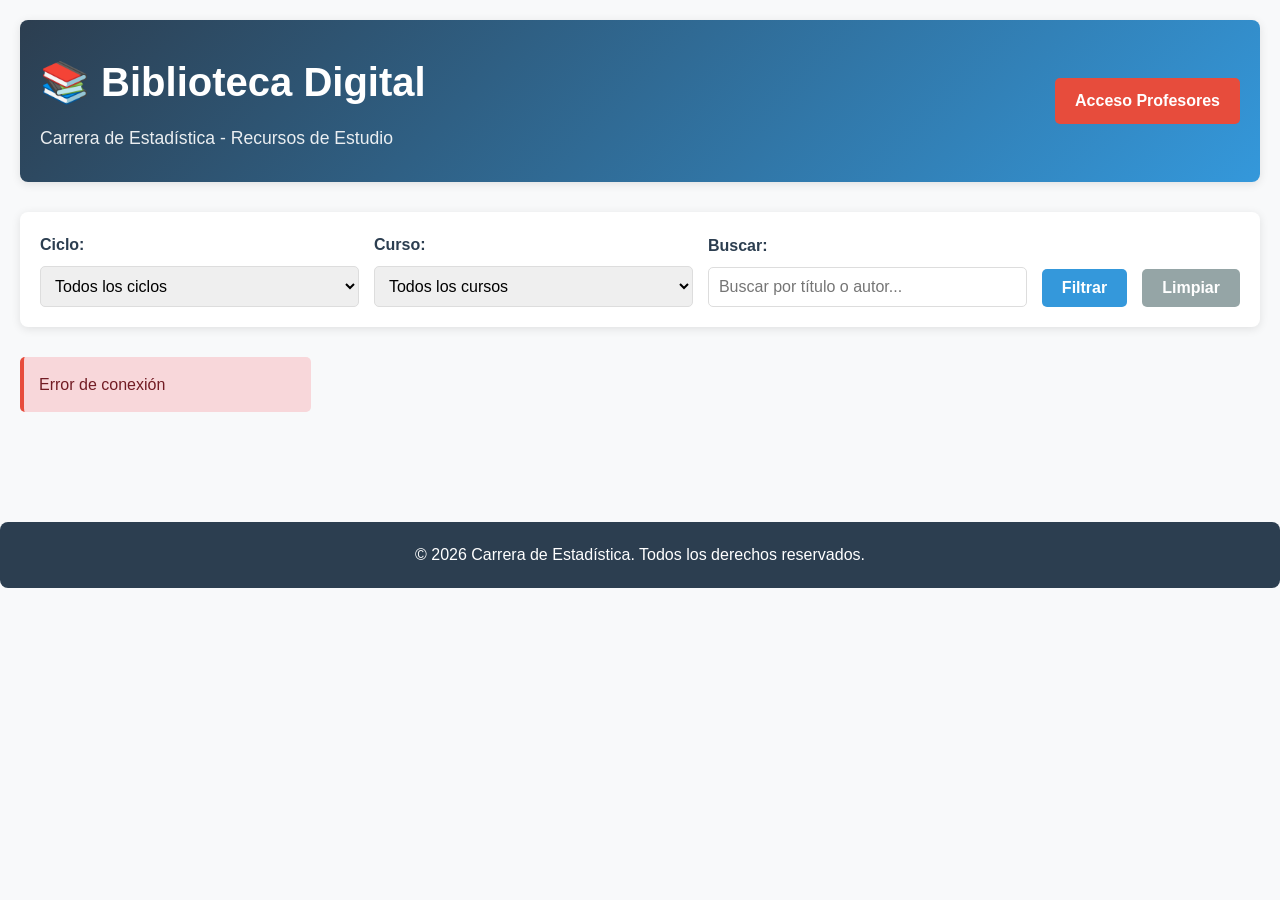
==== index.html @ 8db03c79 "commit-domingo22-jorge_enciso" ====
<!DOCTYPE html>
<html lang="es">
<head>
    <meta charset="UTF-8">
    <meta name="viewport" content="width=device-width, initial-scale=1.0">
    <title>Biblioteca Digital - Carrera de Estadística</title>
    <link rel="stylesheet" href="style.css">
</head>
<body>
    <div class="container">
        <!-- Encabezado -->
        <header class="header">
            <div class="header-content">
                <h1>📚 Biblioteca Digital</h1>
                <p>Carrera de Estadística - Recursos de Estudio</p>
            </div>
            <div class="header-actions">
                <a href="admin.html" class="btn btn-admin">Acceso Profesores</a>
            </div>
        </header>

        <!-- Filtros -->
        <section class="filters-section">
            <div class="filters">
                <div class="filter-group">
                    <label for="ciclo-filter">Ciclo:</label>
                    <select id="ciclo-filter">
                        <option value="">Todos los ciclos</option>
                        <option value="1">I Ciclo</option>
                        <option value="2">II Ciclo</option>
                        <option value="3">III Ciclo</option>
                        <option value="4">IV Ciclo</option>
                        <option value="5">V Ciclo</option>
                        <option value="6">VI Ciclo</option>
                        <option value="7">VII Ciclo</option>
                        <option value="8">VIII Ciclo</option>
                    </select>
                </div>

                <div class="filter-group">
                    <label for="curso-filter">Curso:</label>
                    <select id="curso-filter">
                        <option value="">Todos los cursos</option>
                    </select>
                </div>

                <div class="filter-group">
                    <label for="busqueda">Buscar:</label>
                    <input type="text" id="busqueda" placeholder="Buscar por título o autor...">
                </div>

                <button class="btn btn-primary" onclick="aplicarFiltros()">Filtrar</button>
                <button class="btn btn-secondary" onclick="limpiarFiltros()">Limpiar</button>
            </div>
        </section>

        <!-- Sección de libros -->
        <section class="books-section">
            <div class="books-grid" id="books-grid">
                <div class="loading">Cargando libros...</div>
            </div>
        </section>

        <!-- Modal para detalles del libro -->
        <div id="book-modal" class="modal">
            <div class="modal-content">
                <span class="close" onclick="cerrarModal()">&times;</span>
                <div class="modal-body">
                    <h2 id="modal-title"></h2>
                    <div class="modal-info">
                        <p><strong>Autor:</strong> <span id="modal-author"></span></p>
                        <p><strong>Curso:</strong> <span id="modal-course"></span></p>
                        <p><strong>Ciclo:</strong> <span id="modal-ciclo"></span></p>
                        <p><strong>Descripción:</strong></p>
                        <p id="modal-description"></p>
                        <p><strong>ISBN:</strong> <span id="modal-isbn"></span></p>
                        <p><strong>Año:</strong> <span id="modal-year"></span></p>
                    </div>
                    <div class="modal-actions">
                        <a id="modal-download" href="#" class="btn btn-primary">Descargar PDF</a>
                        <button class="btn btn-secondary" onclick="cerrarModal()">Cerrar</button>
                    </div>
                </div>
            </div>
        </div>
    </div>

    <footer class="footer">
        <p>&copy; 2026 Carrera de Estadística. Todos los derechos reservados.</p>
    </footer>

    <script src="script.js"></script>
    <script>
        document.addEventListener('DOMContentLoaded', cargarLibros);
        document.getElementById('ciclo-filter').addEventListener('change', cargarCursosPorCiclo);
    </script>
</body>
</html>
---- style.css ----
* {
    margin: 0;
    padding: 0;
    box-sizing: border-box;
}

:root {
    --primary-color: #2c3e50;
    --secondary-color: #3498db;
    --accent-color: #e74c3c;
    --success-color: #27ae60;
    --bg-color: #f8f9fa;
    --text-color: #2c3e50;
    --border-color: #ddd;
    --shadow: 0 2px 10px rgba(0, 0, 0, 0.1);
}

body {
    font-family: 'Segoe UI', Tahoma, Geneva, Verdana, sans-serif;
    background-color: var(--bg-color);
    color: var(--text-color);
    line-height: 1.6;
}

.container {
    max-width: 1400px;
    margin: 0 auto;
    padding: 20px;
}

/* Header */
.header {
    background: linear-gradient(135deg, var(--primary-color) 0%, var(--secondary-color) 100%);
    color: white;
    padding: 30px 20px;
    border-radius: 8px;
    margin-bottom: 30px;
    display: flex;
    justify-content: space-between;
    align-items: center;
    box-shadow: var(--shadow);
}

.header-content h1 {
    font-size: 2.5em;
    margin-bottom: 10px;
}

.header-content p {
    font-size: 1.1em;
    opacity: 0.9;
}

.header-actions {
    display: flex;
    gap: 10px;
}

/* Buttons */
.btn {
    padding: 10px 20px;
    border: none;
    border-radius: 5px;
    cursor: pointer;
    font-size: 1em;
    font-weight: 600;
    transition: all 0.3s ease;
    text-decoration: none;
    display: inline-block;
    text-align: center;
}

.btn-primary {
    background-color: var(--secondary-color);
    color: white;
}

.btn-primary:hover {
    background-color: #2980b9;
    transform: translateY(-2px);
}

.btn-secondary {
    background-color: #95a5a6;
    color: white;
}

.btn-secondary:hover {
    background-color: #7f8c8d;
}

.btn-admin {
    background-color: var(--accent-color);
    color: white;
}

.btn-admin:hover {
    background-color: #c0392b;
}

.btn-success {
    background-color: var(--success-color);
    color: white;
}

.btn-success:hover {
    background-color: #229954;
}

.btn-danger {
    background-color: var(--accent-color);
    color: white;
}

.btn-danger:hover {
    background-color: #c0392b;
}

/* Filters Section */
.filters-section {
    background: white;
    padding: 20px;
    border-radius: 8px;
    margin-bottom: 30px;
    box-shadow: var(--shadow);
}

.filters {
    display: grid;
    grid-template-columns: 1fr 1fr 1fr auto auto;
    gap: 15px;
    align-items: flex-end;
}

.filter-group {
    display: flex;
    flex-direction: column;
}

.filter-group label {
    font-weight: 600;
    margin-bottom: 8px;
    color: var(--primary-color);
}

.filter-group select,
.filter-group input {
    padding: 10px;
    border: 1px solid var(--border-color);
    border-radius: 5px;
    font-size: 1em;
    font-family: inherit;
}

.filter-group select:focus,
.filter-group input:focus {
    outline: none;
    border-color: var(--secondary-color);
    box-shadow: 0 0 5px rgba(52, 152, 219, 0.3);
}

/* Books Section */
.books-section {
    margin-bottom: 30px;
}

.books-grid {
    display: grid;
    grid-template-columns: repeat(auto-fill, minmax(280px, 1fr));
    gap: 25px;
}

.book-card {
    background: white;
    border-radius: 8px;
    overflow: hidden;
    box-shadow: var(--shadow);
    transition: all 0.3s ease;
    cursor: pointer;
}

.book-card:hover {
    transform: translateY(-5px);
    box-shadow: 0 5px 20px rgba(0, 0, 0, 0.15);
}

.book-image {
    width: 100%;
    height: 200px;
    background: linear-gradient(135deg, var(--primary-color) 0%, var(--secondary-color) 100%);
    display: flex;
    align-items: center;
    justify-content: center;
    font-size: 3em;
    color: white;
}

.book-content {
    padding: 15px;
}

.book-content h3 {
    margin-bottom: 8px;
    font-size: 1.1em;
    color: var(--primary-color);
    word-break: break-word;
}

.book-content p {
    font-size: 0.9em;
    color: #666;
    margin-bottom: 5px;
}

.book-footer {
    display: flex;
    justify-content: space-between;
    align-items: center;
    margin-top: 10px;
    padding-top: 10px;
    border-top: 1px solid var(--border-color);
}

.book-ciclo {
    background-color: var(--secondary-color);
    color: white;
    padding: 5px 10px;
    border-radius: 3px;
    font-size: 0.85em;
}

.book-btn {
    padding: 8px 12px;
    font-size: 0.85em;
}

.loading {
    text-align: center;
    padding: 40px;
    font-size: 1.2em;
    color: #666;
}

.no-books {
    text-align: center;
    padding: 40px;
    color: #999;
}

/* Modal */
.modal {
    display: none;
    position: fixed;
    z-index: 1000;
    left: 0;
    top: 0;
    width: 100%;
    height: 100%;
    background-color: rgba(0, 0, 0, 0.5);
    animation: fadeIn 0.3s ease;
}

@keyframes fadeIn {
    from {
        opacity: 0;
    }
    to {
        opacity: 1;
    }
}

.modal-content {
    background-color: white;
    margin: 5% auto;
    padding: 20px;
    border-radius: 8px;
    width: 90%;
    max-width: 600px;
    box-shadow: var(--shadow);
    animation: slideIn 0.3s ease;
}

@keyframes slideIn {
    from {
        transform: translateY(-50px);
        opacity: 0;
    }
    to {
        transform: translateY(0);
        opacity: 1;
    }
}

.modal-body {
    max-height: 80vh;
    overflow-y: auto;
}

.modal-body h2 {
    margin-bottom: 20px;
    color: var(--primary-color);
}

.modal-info {
    margin-bottom: 20px;
    line-height: 1.8;
}

.modal-info p {
    margin-bottom: 10px;
}

.modal-actions {
    display: flex;
    gap: 10px;
    margin-top: 20px;
    border-top: 1px solid var(--border-color);
    padding-top: 20px;
}

.close {
    color: #aaa;
    float: right;
    font-size: 28px;
    font-weight: bold;
    cursor: pointer;
}

.close:hover {
    color: var(--primary-color);
}

/* Admin Panel */
.admin-container {
    max-width: 1200px;
    margin: 0 auto;
    padding: 20px;
}

.admin-header {
    background: linear-gradient(135deg, var(--primary-color) 0%, var(--secondary-color) 100%);
    color: white;
    padding: 30px;
    border-radius: 8px;
    margin-bottom: 30px;
    display: flex;
    justify-content: space-between;
    align-items: center;
}

.admin-header h1 {
    font-size: 2em;
}

.admin-content {
    background: white;
    padding: 30px;
    border-radius: 8px;
    box-shadow: var(--shadow);
}

.form-group {
    margin-bottom: 20px;
}

.form-group label {
    display: block;
    margin-bottom: 8px;
    font-weight: 600;
    color: var(--primary-color);
}

.form-group input,
.form-group select,
.form-group textarea {
    width: 100%;
    padding: 10px;
    border: 1px solid var(--border-color);
    border-radius: 5px;
    font-family: inherit;
    font-size: 1em;
}

.form-group textarea {
    resize: vertical;
    min-height: 100px;
}

.form-group input:focus,
.form-group select:focus,
.form-group textarea:focus {
    outline: none;
    border-color: var(--secondary-color);
    box-shadow: 0 0 5px rgba(52, 152, 219, 0.3);
}

.form-row {
    display: grid;
    grid-template-columns: 1fr 1fr;
    gap: 20px;
}

.form-actions {
    display: flex;
    gap: 10px;
    margin-top: 20px;
}

.form-actions .btn {
    flex: 1;
    padding: 12px;
}

/* Books Management Table */
.books-table {
    width: 100%;
    border-collapse: collapse;
    margin-top: 30px;
}

.books-table thead {
    background-color: var(--primary-color);
    color: white;
}

.books-table th,
.books-table td {
    padding: 12px;
    text-align: left;
    border-bottom: 1px solid var(--border-color);
}

.books-table tr:hover {
    background-color: var(--bg-color);
}

.books-table .actions {
    display: flex;
    gap: 10px;
}

.books-table .btn {
    padding: 6px 12px;
    font-size: 0.9em;
}

/* Alerts */
.alert {
    padding: 15px;
    margin-bottom: 20px;
    border-radius: 5px;
    border-left: 4px solid;
}

.alert-success {
    background-color: #d4edda;
    color: #155724;
    border-color: var(--success-color);
}

.alert-error {
    background-color: #f8d7da;
    color: #721c24;
    border-color: var(--accent-color);
}

.alert-warning {
    background-color: #fff3cd;
    color: #856404;
    border-color: #ffc107;
}

/* Responsive */
@media (max-width: 768px) {
    .header {
        flex-direction: column;
        gap: 20px;
        text-align: center;
    }

    .header-content h1 {
        font-size: 1.8em;
    }

    .filters {
        grid-template-columns: 1fr;
    }

    .books-grid {
        grid-template-columns: repeat(auto-fill, minmax(250px, 1fr));
    }

    .form-row {
        grid-template-columns: 1fr;
    }

    .modal-content {
        width: 95%;
    }
}

/* Footer */
.footer {
    background-color: var(--primary-color);
    color: white;
    text-align: center;
    padding: 20px;
    margin-top: 40px;
    border-radius: 8px;
}
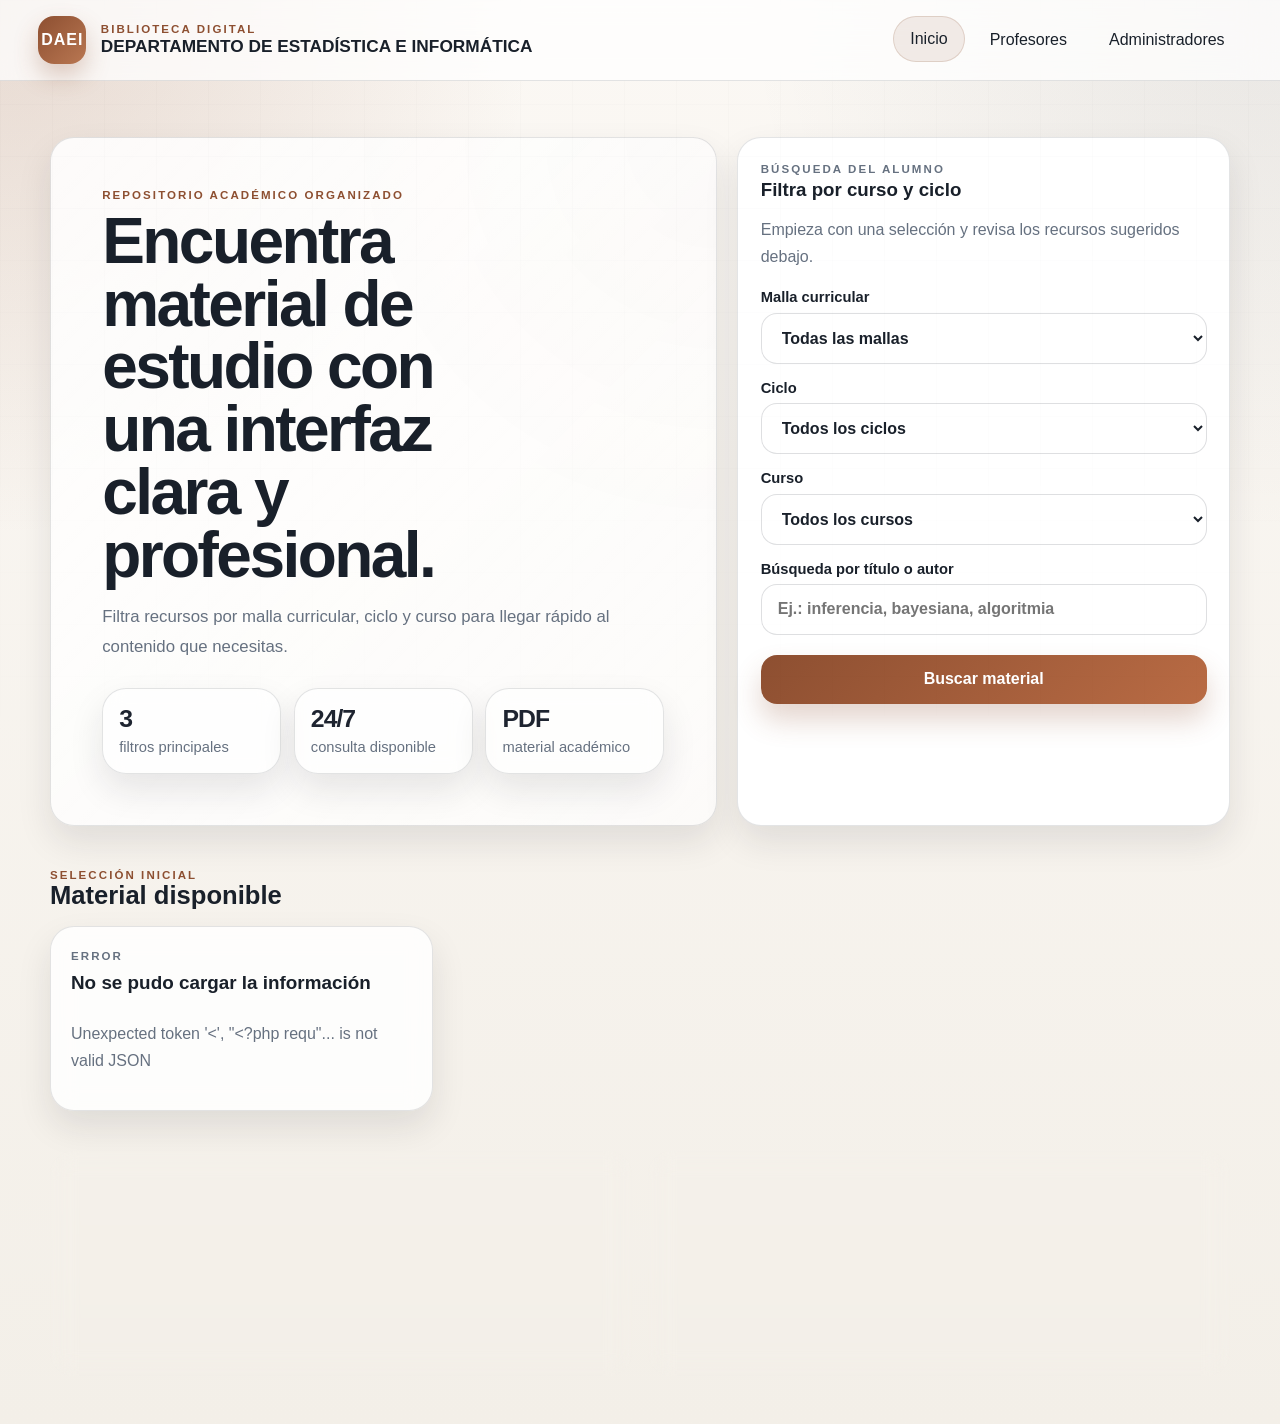
==== commit db64aba4: "Implement role panels and curriculum management" ====
--- a/index.html
+++ b/index.html
@@ -3,96 +3,120 @@
 <head>
     <meta charset="UTF-8">
     <meta name="viewport" content="width=device-width, initial-scale=1.0">
-    <title>Biblioteca Digital - Carrera de Estadística</title>
+    <title>Biblioteca Digital | Facultad</title>
+    <meta name="description" content="Sitio académico para filtrar recursos por malla curricular, ciclo y curso.">
     <link rel="stylesheet" href="style.css">
+    <script defer src="script.js"></script>
 </head>
 <body>
-    <div class="container">
-        <!-- Encabezado -->
-        <header class="header">
-            <div class="header-content">
-                <h1>📚 Biblioteca Digital</h1>
-                <p>Carrera de Estadística - Recursos de Estudio</p>
+    <header class="topbar">
+        <div class="brand">
+            <span class="brand__mark">DAEI</span>
+            <div>
+                <p class="brand__eyebrow">Biblioteca digital</p>
+                <h1 class="brand__title">DEPARTAMENTO DE ESTADÍSTICA E INFORMÁTICA</h1>
             </div>
-            <div class="header-actions">
-                <a href="admin.html" class="btn btn-admin">Acceso Profesores</a>
+        </div>
+
+        <nav class="nav" aria-label="Navegación principal">
+            <a href="#inicio" class="nav__link nav__link--active">Inicio</a>
+            <a href="#profesores" class="nav__link">Profesores</a>
+            <a href="#administradores" class="nav__link">Administradores</a>
+        </nav>
+    </header>
+
+    <main>
+        <section class="hero" id="inicio">
+            <div class="hero__content">
+                <p class="hero__label">Repositorio académico organizado</p>
+                <h2>Encuentra material de estudio con una interfaz clara y profesional.</h2>
+                <p class="hero__text">
+                    Filtra recursos por malla curricular, ciclo y curso para llegar rápido al contenido que necesitas.
+                </p>
+
+                <div class="hero__stats" aria-label="Resumen del sitio">
+                    <article class="stat-card">
+                        <span class="stat-card__value">3</span>
+                        <span class="stat-card__label">filtros principales</span>
+                    </article>
+                    <article class="stat-card">
+                        <span class="stat-card__value">24/7</span>
+                        <span class="stat-card__label">consulta disponible</span>
+                    </article>
+                    <article class="stat-card">
+                        <span class="stat-card__value">PDF</span>
+                        <span class="stat-card__label">material académico</span>
+                    </article>
+                </div>
             </div>
-        </header>
 
-        <!-- Filtros -->
-        <section class="filters-section">
-            <div class="filters">
-                <div class="filter-group">
-                    <label for="ciclo-filter">Ciclo:</label>
-                    <select id="ciclo-filter">
-                        <option value="">Todos los ciclos</option>
-                        <option value="1">I Ciclo</option>
-                        <option value="2">II Ciclo</option>
-                        <option value="3">III Ciclo</option>
-                        <option value="4">IV Ciclo</option>
-                        <option value="5">V Ciclo</option>
-                        <option value="6">VI Ciclo</option>
-                        <option value="7">VII Ciclo</option>
-                        <option value="8">VIII Ciclo</option>
-                    </select>
+            <aside class="filter-panel" aria-labelledby="filtros-title">
+                <div class="filter-panel__header">
+                    <p class="section-kicker">Búsqueda del alumno</p>
+                    <h3 id="filtros-title">Filtra por curso y ciclo</h3>
+                    <p>Empieza con una selección y revisa los recursos sugeridos debajo.</p>
                 </div>
 
-                <div class="filter-group">
-                    <label for="curso-filter">Curso:</label>
-                    <select id="curso-filter">
-                        <option value="">Todos los cursos</option>
-                    </select>
-                </div>
+                <form class="filters" id="filters-form">
+                    <label class="field" for="malla">
+                        <span>Malla curricular</span>
+                        <select id="malla" name="malla">
+                            <option value="">Todas las mallas</option>
+                        </select>
+                    </label>
 
-                <div class="filter-group">
-                    <label for="busqueda">Buscar:</label>
-                    <input type="text" id="busqueda" placeholder="Buscar por título o autor...">
-                </div>
+                    <label class="field" for="ciclo">
+                        <span>Ciclo</span>
+                        <select id="ciclo" name="ciclo">
+                            <option value="">Todos los ciclos</option>
+                        </select>
+                    </label>
 
-                <button class="btn btn-primary" onclick="aplicarFiltros()">Filtrar</button>
-                <button class="btn btn-secondary" onclick="limpiarFiltros()">Limpiar</button>
+                    <label class="field" for="curso">
+                        <span>Curso</span>
+                        <select id="curso" name="curso">
+                            <option value="">Todos los cursos</option>
+                        </select>
+                    </label>
+
+                    <label class="field" for="search">
+                        <span>Búsqueda por título o autor</span>
+                        <input id="search" name="search" type="text" placeholder="Ej.: inferencia, bayesiana, algoritmia">
+                    </label>
+
+                    <button type="submit" class="filter-panel__button">Buscar material</button>
+                </form>
+            </aside>
+        </section>
+
+        <section class="results" aria-labelledby="resultados-title">
+            <div class="section-heading">
+                <p class="section-kicker">Selección inicial</p>
+                <h3 id="resultados-title">Material disponible</h3>
+            </div>
+
+            <div class="cards" id="results-list">
+                <article class="card card--empty">
+                    <p>Cargando libros...</p>
+                </article>
             </div>
         </section>
 
-        <!-- Sección de libros -->
-        <section class="books-section">
-            <div class="books-grid" id="books-grid">
-                <div class="loading">Cargando libros...</div>
-            </div>
+        <section class="roles" aria-label="Accesos por perfil">
+            <article class="role-card" id="profesores">
+                <p class="role-card__tag">Profesores</p>
+                <h3>Publica y organiza material por curso.</h3>
+                <p>Más adelante conectaremos esta zona con la carga de archivos y el panel docente.</p>
+                <a href="admin.html" class="role-card__link">Ir al acceso docente</a>
+            </article>
+
+            <article class="role-card" id="administradores">
+                <p class="role-card__tag">Administradores</p>
+                <h3>Gestiona contenido, ciclos y cursos disponibles.</h3>
+                <p>Esta sección quedará lista para validación, administración y control del sistema.</p>
+                <a href="admin.html" class="role-card__link">Ir al panel administrativo</a>
+            </article>
         </section>
-
-        <!-- Modal para detalles del libro -->
-        <div id="book-modal" class="modal">
-            <div class="modal-content">
-                <span class="close" onclick="cerrarModal()">&times;</span>
-                <div class="modal-body">
-                    <h2 id="modal-title"></h2>
-                    <div class="modal-info">
-                        <p><strong>Autor:</strong> <span id="modal-author"></span></p>
-                        <p><strong>Curso:</strong> <span id="modal-course"></span></p>
-                        <p><strong>Ciclo:</strong> <span id="modal-ciclo"></span></p>
-                        <p><strong>Descripción:</strong></p>
-                        <p id="modal-description"></p>
-                        <p><strong>ISBN:</strong> <span id="modal-isbn"></span></p>
-                        <p><strong>Año:</strong> <span id="modal-year"></span></p>
-                    </div>
-                    <div class="modal-actions">
-                        <a id="modal-download" href="#" class="btn btn-primary">Descargar PDF</a>
-                        <button class="btn btn-secondary" onclick="cerrarModal()">Cerrar</button>
-                    </div>
-                </div>
-            </div>
-        </div>
-    </div>
-
-    <footer class="footer">
-        <p>&copy; 2026 Carrera de Estadística. Todos los derechos reservados.</p>
-    </footer>
-
-    <script src="script.js"></script>
-    <script>
-        document.addEventListener('DOMContentLoaded', cargarLibros);
-        document.getElementById('ciclo-filter').addEventListener('change', cargarCursosPorCiclo);
-    </script>
+    </main>
 </body>
-</html>+</html>
--- a/style.css
+++ b/style.css
@@ -1,510 +1,813 @@
+:root {
+  --bg: #f3efe8;
+  --surface: rgba(255, 255, 255, 0.82);
+  --surface-strong: #ffffff;
+  --surface-dark: #1e2430;
+  --text: #19202a;
+  --muted: #667180;
+  --accent: #8d4f31;
+  --accent-soft: #f5dfd1;
+  --line: rgba(25, 32, 42, 0.12);
+  --shadow-lg: 0 28px 70px rgba(25, 32, 42, 0.14);
+  --shadow-md: 0 16px 34px rgba(25, 32, 42, 0.10);
+}
+
 * {
-    margin: 0;
-    padding: 0;
-    box-sizing: border-box;
-}
-
-:root {
-    --primary-color: #2c3e50;
-    --secondary-color: #3498db;
-    --accent-color: #e74c3c;
-    --success-color: #27ae60;
-    --bg-color: #f8f9fa;
-    --text-color: #2c3e50;
-    --border-color: #ddd;
-    --shadow: 0 2px 10px rgba(0, 0, 0, 0.1);
+  box-sizing: border-box;
+}
+
+html {
+  scroll-behavior: smooth;
 }
 
 body {
-    font-family: 'Segoe UI', Tahoma, Geneva, Verdana, sans-serif;
-    background-color: var(--bg-color);
-    color: var(--text-color);
-    line-height: 1.6;
-}
-
-.container {
-    max-width: 1400px;
-    margin: 0 auto;
-    padding: 20px;
-}
-
-/* Header */
-.header {
-    background: linear-gradient(135deg, var(--primary-color) 0%, var(--secondary-color) 100%);
-    color: white;
-    padding: 30px 20px;
-    border-radius: 8px;
-    margin-bottom: 30px;
-    display: flex;
+  margin: 0;
+  min-height: 100vh;
+  color: var(--text);
+  background:
+    radial-gradient(circle at top left, rgba(141, 79, 49, 0.18), transparent 28%),
+    radial-gradient(circle at top right, rgba(25, 32, 42, 0.08), transparent 28%),
+    linear-gradient(180deg, #fbf8f4 0%, var(--bg) 100%);
+  font-family: "Segoe UI", "Aptos", sans-serif;
+}
+
+body::before {
+  content: "";
+  position: fixed;
+  inset: 0;
+  pointer-events: none;
+  background-image: linear-gradient(rgba(25, 32, 42, 0.03) 1px, transparent 1px),
+    linear-gradient(90deg, rgba(25, 32, 42, 0.03) 1px, transparent 1px);
+  background-size: 52px 52px;
+  mask-image: linear-gradient(180deg, rgba(0, 0, 0, 0.45), transparent 92%);
+}
+
+.topbar {
+  position: sticky;
+  top: 0;
+  z-index: 20;
+  display: flex;
+  align-items: center;
+  justify-content: space-between;
+  gap: 1rem;
+  padding: 1rem clamp(1rem, 3vw, 2.5rem);
+  background: rgba(255, 255, 255, 0.74);
+  border-bottom: 1px solid var(--line);
+  backdrop-filter: blur(18px);
+}
+
+.brand {
+  display: flex;
+  align-items: center;
+  gap: 0.9rem;
+}
+
+.brand__mark {
+  width: 3rem;
+  height: 3rem;
+  display: grid;
+  place-items: center;
+  border-radius: 1rem;
+  color: #fff;
+  background: linear-gradient(135deg, var(--accent), #b97752);
+  font-weight: 800;
+  letter-spacing: 0.06em;
+  box-shadow: 0 12px 24px rgba(141, 79, 49, 0.28);
+}
+
+.brand__eyebrow,
+.section-kicker,
+.hero__label,
+.card__meta,
+.role-card__tag {
+  margin: 0;
+  color: var(--accent);
+  text-transform: uppercase;
+  letter-spacing: 0.18em;
+  font-size: 0.72rem;
+  font-weight: 800;
+}
+
+.brand__title {
+  margin: 0.08rem 0 0;
+  font-size: 1.08rem;
+}
+
+.nav {
+  display: flex;
+  flex-wrap: wrap;
+  gap: 0.5rem;
+}
+
+.nav__link {
+  padding: 0.82rem 1rem;
+  border-radius: 999px;
+  color: var(--text);
+  text-decoration: none;
+  border: 1px solid transparent;
+  transition: transform 0.2s ease, background 0.2s ease, border-color 0.2s ease;
+}
+
+.nav__link:hover,
+.nav__link--active {
+  background: rgba(141, 79, 49, 0.1);
+  border-color: rgba(141, 79, 49, 0.18);
+  transform: translateY(-1px);
+}
+
+main {
+  width: min(1180px, calc(100% - 2rem));
+  margin: 0 auto;
+  padding: 2rem 0 3rem;
+}
+
+.hero {
+  display: grid;
+  grid-template-columns: minmax(0, 1.15fr) minmax(320px, 0.85fr);
+  gap: 1.3rem;
+  align-items: stretch;
+  padding: 1.5rem 0 1.8rem;
+}
+
+.hero__content,
+.filter-panel,
+.card,
+.role-card,
+.stat-card {
+  border: 1px solid var(--line);
+  border-radius: 1.5rem;
+  box-shadow: var(--shadow-md);
+}
+
+.hero__content {
+  padding: clamp(1.6rem, 4vw, 3.2rem);
+  background:
+    linear-gradient(135deg, rgba(255, 255, 255, 0.86), rgba(255, 255, 255, 0.68)),
+    radial-gradient(circle at top right, rgba(141, 79, 49, 0.08), transparent 42%);
+  display: flex;
+  flex-direction: column;
+  justify-content: center;
+  min-height: 100%;
+}
+
+.hero__content h2 {
+  margin: 0.55rem 0 1rem;
+  font-size: clamp(2.3rem, 5vw, 4.5rem);
+  line-height: 0.98;
+  max-width: 11ch;
+  letter-spacing: -0.04em;
+}
+
+.hero__text {
+  margin: 0;
+  max-width: 58ch;
+  color: var(--muted);
+  font-size: 1.05rem;
+  line-height: 1.75;
+}
+
+.hero__stats {
+  display: grid;
+  grid-template-columns: repeat(3, minmax(0, 1fr));
+  gap: 0.8rem;
+  margin-top: 1.7rem;
+}
+
+.stat-card {
+  padding: 1rem;
+  background: rgba(255, 255, 255, 0.62);
+  backdrop-filter: blur(10px);
+}
+
+.stat-card__value {
+  display: block;
+  color: var(--surface-dark);
+  font-size: 1.55rem;
+  font-weight: 800;
+  letter-spacing: -0.04em;
+}
+
+.stat-card__label {
+  display: block;
+  margin-top: 0.3rem;
+  color: var(--muted);
+  font-size: 0.92rem;
+  line-height: 1.3;
+}
+
+.filter-panel {
+  padding: 1.4rem;
+  background: var(--surface-strong);
+}
+
+.filter-panel__header h3,
+.section-heading h3,
+.role-card h3,
+.card h4 {
+  margin: 0;
+}
+
+.filter-panel__header p,
+.role-card p,
+.card p {
+  color: var(--muted);
+  line-height: 1.65;
+}
+
+.filters {
+  display: grid;
+  gap: 1rem;
+  margin-top: 1.2rem;
+}
+
+.field {
+  display: grid;
+  gap: 0.45rem;
+  font-weight: 700;
+}
+
+.field span {
+  font-size: 0.92rem;
+}
+
+.field select,
+.field input {
+  width: 100%;
+  padding: 0.95rem 1rem;
+  border-radius: 1rem;
+  border: 1px solid rgba(25, 32, 42, 0.14);
+  background: #fff;
+  color: var(--text);
+  font: inherit;
+  outline: none;
+  transition: border-color 0.2s ease, box-shadow 0.2s ease;
+}
+
+.field select:focus,
+.field input:focus {
+  border-color: rgba(141, 79, 49, 0.56);
+  box-shadow: 0 0 0 4px rgba(141, 79, 49, 0.1);
+}
+
+.filter-panel__button {
+  margin-top: 0.25rem;
+  border: 0;
+  border-radius: 1rem;
+  padding: 0.98rem 1.1rem;
+  color: #fff;
+  background: linear-gradient(135deg, var(--accent), #b96b44);
+  font: inherit;
+  font-weight: 800;
+  cursor: pointer;
+  transition: transform 0.2s ease, box-shadow 0.2s ease;
+  box-shadow: 0 16px 28px rgba(141, 79, 49, 0.24);
+}
+
+.filter-panel__button:hover {
+  transform: translateY(-1px);
+  box-shadow: 0 20px 34px rgba(141, 79, 49, 0.3);
+}
+
+.results {
+  padding: 0.85rem 0 2.5rem;
+}
+
+.section-heading {
+  margin-bottom: 1rem;
+}
+
+.section-heading h3 {
+  font-size: clamp(1.4rem, 2vw, 2rem);
+}
+
+.cards {
+  display: grid;
+  grid-template-columns: repeat(3, minmax(0, 1fr));
+  gap: 1rem;
+}
+
+.card,
+.role-card {
+  padding: 1.25rem;
+  background: var(--surface);
+  backdrop-filter: blur(12px);
+}
+
+.card {
+  min-height: 180px;
+}
+
+.card--empty {
+  display: flex;
+  flex-direction: column;
+  justify-content: center;
+}
+
+.card h4 {
+  margin: 0.4rem 0 0.7rem;
+  font-size: 1.18rem;
+}
+
+.roles {
+  display: grid;
+  grid-template-columns: repeat(2, minmax(0, 1fr));
+  gap: 1rem;
+}
+
+.role-card {
+  position: relative;
+  overflow: hidden;
+  background:
+    linear-gradient(180deg, rgba(255, 255, 255, 0.92), rgba(255, 255, 255, 0.78)),
+    radial-gradient(circle at top right, rgba(141, 79, 49, 0.08), transparent 46%);
+}
+
+.role-card::after {
+  content: "";
+  position: absolute;
+  inset: auto -18px -18px auto;
+  width: 120px;
+  height: 120px;
+  border-radius: 50%;
+  background: radial-gradient(circle, rgba(141, 79, 49, 0.16), transparent 68%);
+}
+
+.role-card__link {
+  position: relative;
+  z-index: 1;
+  display: inline-flex;
+  align-items: center;
+  justify-content: center;
+  margin-top: 0.6rem;
+  padding: 0.85rem 1rem;
+  border-radius: 999px;
+  color: var(--surface-dark);
+  text-decoration: none;
+  background: rgba(141, 79, 49, 0.1);
+  border: 1px solid rgba(141, 79, 49, 0.14);
+}
+
+.role-card__link:hover {
+  background: rgba(141, 79, 49, 0.14);
+}
+
+@media (max-width: 960px) {
+  .hero,
+  .cards,
+  .roles {
+    grid-template-columns: 1fr;
+  }
+
+  .hero__stats {
+    grid-template-columns: 1fr;
+  }
+
+  .topbar {
+    align-items: flex-start;
+    flex-direction: column;
+  }
+}
+
+@media (max-width: 560px) {
+  main {
+    width: min(100% - 1rem, 1180px);
+  }
+
+  .nav__link {
+    padding-inline: 0.85rem;
+  }
+
+  .hero__content h2 {
+    max-width: none;
+  }
+}
+
+.login-page {
+  background:
+    radial-gradient(circle at top left, rgba(141, 79, 49, 0.18), transparent 30%),
+    radial-gradient(circle at bottom right, rgba(25, 32, 42, 0.08), transparent 28%),
+    linear-gradient(180deg, #fbf8f4 0%, var(--bg) 100%);
+}
+
+.login-layout {
+  width: min(1180px, calc(100% - 2rem));
+  min-height: 100vh;
+  margin: 0 auto;
+  padding: 1.2rem 0 2rem;
+  display: grid;
+  grid-template-columns: minmax(0, 1.05fr) minmax(360px, 0.95fr);
+  gap: 1.25rem;
+  align-items: stretch;
+}
+
+.login-hero,
+.login-panel {
+  border: 1px solid var(--line);
+  border-radius: 1.75rem;
+  box-shadow: var(--shadow-lg);
+  backdrop-filter: blur(16px);
+}
+
+.login-hero {
+  padding: clamp(1.4rem, 3.5vw, 3rem);
+  background:
+    linear-gradient(135deg, rgba(255, 255, 255, 0.88), rgba(255, 255, 255, 0.72)),
+    radial-gradient(circle at top right, rgba(141, 79, 49, 0.1), transparent 44%);
+  display: flex;
+  flex-direction: column;
+  justify-content: center;
+}
+
+.login-back {
+  display: inline-flex;
+  align-items: center;
+  width: fit-content;
+  margin-bottom: 1rem;
+  padding: 0.75rem 1rem;
+  border-radius: 999px;
+  border: 1px solid rgba(141, 79, 49, 0.16);
+  color: var(--surface-dark);
+  text-decoration: none;
+  background: rgba(141, 79, 49, 0.08);
+}
+
+.login-back:hover {
+  background: rgba(141, 79, 49, 0.12);
+}
+
+.login-kicker,
+.login-card__tag {
+  margin: 0;
+  color: var(--accent);
+  text-transform: uppercase;
+  letter-spacing: 0.18em;
+  font-size: 0.74rem;
+  font-weight: 800;
+}
+
+.login-hero h1 {
+  margin: 0.6rem 0 1rem;
+  font-size: clamp(2.2rem, 5vw, 4.3rem);
+  line-height: 1;
+  max-width: 12ch;
+  letter-spacing: -0.04em;
+}
+
+.login-text,
+.login-card__text,
+.note-card p {
+  color: var(--muted);
+  line-height: 1.7;
+}
+
+.login-notes {
+  display: grid;
+  grid-template-columns: repeat(2, minmax(0, 1fr));
+  gap: 1rem;
+  margin-top: 1.6rem;
+}
+
+.note-card {
+  padding: 1.1rem;
+  border-radius: 1.3rem;
+  background: rgba(255, 255, 255, 0.72);
+  border: 1px solid var(--line);
+  box-shadow: var(--shadow-md);
+}
+
+.note-card h2,
+.login-card h2 {
+  margin: 0.35rem 0 0.55rem;
+  font-size: 1.3rem;
+}
+
+.login-panel {
+  padding: 1.2rem;
+  background: var(--surface-strong);
+}
+
+.login-message {
+  min-height: 1.4rem;
+  margin: 0 0 0.9rem;
+  padding: 0.8rem 1rem;
+  border-radius: 1rem;
+  border: 1px solid transparent;
+  background: rgba(141, 79, 49, 0.08);
+  color: var(--surface-dark);
+  font-size: 0.95rem;
+  line-height: 1.4;
+}
+
+.login-message[data-type='success'] {
+  background: rgba(33, 150, 83, 0.1);
+  border-color: rgba(33, 150, 83, 0.2);
+  color: #166534;
+}
+
+.login-message[data-type='error'] {
+  background: rgba(185, 28, 28, 0.1);
+  border-color: rgba(185, 28, 28, 0.2);
+  color: #991b1b;
+}
+
+.login-message[data-type='info'] {
+  background: rgba(141, 79, 49, 0.08);
+  border-color: rgba(141, 79, 49, 0.14);
+  color: var(--surface-dark);
+}
+
+.login-switch {
+  display: grid;
+  grid-template-columns: repeat(2, minmax(0, 1fr));
+  gap: 0.7rem;
+  margin-bottom: 1rem;
+}
+
+.login-switch__button {
+  border: 1px solid rgba(25, 32, 42, 0.12);
+  border-radius: 1rem;
+  padding: 0.95rem 1rem;
+  background: rgba(255, 255, 255, 0.86);
+  color: var(--text);
+  font: inherit;
+  font-weight: 800;
+  cursor: pointer;
+  transition: transform 0.2s ease, background 0.2s ease, border-color 0.2s ease;
+}
+
+.login-switch__button:hover {
+  transform: translateY(-1px);
+}
+
+.login-switch__button.is-active {
+  background: rgba(141, 79, 49, 0.12);
+  border-color: rgba(141, 79, 49, 0.2);
+  color: var(--surface-dark);
+}
+
+.login-card {
+  display: none;
+  padding: 1.35rem;
+  border: 1px solid var(--line);
+  border-radius: 1.5rem;
+  background:
+    linear-gradient(180deg, rgba(255, 255, 255, 0.92), rgba(255, 255, 255, 0.8)),
+    radial-gradient(circle at top right, rgba(141, 79, 49, 0.08), transparent 42%);
+  box-shadow: var(--shadow-md);
+}
+
+.login-card.is-active {
+  display: block;
+}
+
+.login-form {
+  display: grid;
+  gap: 1rem;
+  margin-top: 1.2rem;
+}
+
+.login-field {
+  display: grid;
+  gap: 0.45rem;
+  font-weight: 700;
+}
+
+.login-field span {
+  font-size: 0.92rem;
+}
+
+.login-field input {
+  width: 100%;
+  padding: 0.95rem 1rem;
+  border-radius: 1rem;
+  border: 1px solid rgba(25, 32, 42, 0.14);
+  background: #fff;
+  color: var(--text);
+  font: inherit;
+  outline: none;
+  transition: border-color 0.2s ease, box-shadow 0.2s ease;
+}
+
+.login-field input:focus {
+  border-color: rgba(141, 79, 49, 0.56);
+  box-shadow: 0 0 0 4px rgba(141, 79, 49, 0.1);
+}
+
+.login-button {
+  border: 0;
+  border-radius: 1rem;
+  padding: 0.98rem 1rem;
+  color: #fff;
+  background: linear-gradient(135deg, var(--accent), #b96b44);
+  font: inherit;
+  font-weight: 800;
+  cursor: pointer;
+  box-shadow: 0 16px 28px rgba(141, 79, 49, 0.24);
+  transition: transform 0.2s ease, box-shadow 0.2s ease;
+}
+
+.login-button:hover {
+  transform: translateY(-1px);
+  box-shadow: 0 20px 34px rgba(141, 79, 49, 0.3);
+}
+
+.panel-page {
+  background:
+    radial-gradient(circle at top left, rgba(141, 79, 49, 0.18), transparent 28%),
+    radial-gradient(circle at top right, rgba(25, 32, 42, 0.08), transparent 28%),
+    linear-gradient(180deg, #fbf8f4 0%, var(--bg) 100%);
+}
+
+.panel-topbar {
+  position: sticky;
+  top: 0;
+}
+
+.panel-actions {
+  display: flex;
+  align-items: center;
+  gap: 0.65rem;
+}
+
+.panel-user {
+  margin: 0;
+  font-weight: 700;
+}
+
+.panel-logout {
+  cursor: pointer;
+}
+
+.panel-main {
+  width: min(1180px, calc(100% - 2rem));
+  margin: 1.2rem auto 2.4rem;
+}
+
+.panel-grid {
+  display: grid;
+  grid-template-columns: repeat(4, minmax(0, 1fr));
+  gap: 0.8rem;
+  margin-bottom: 1rem;
+}
+
+.panel-columns,
+.panel-admin {
+  display: grid;
+  grid-template-columns: repeat(2, minmax(0, 1fr));
+  gap: 1rem;
+  margin-top: 1rem;
+}
+
+.panel-card {
+  padding: 1.3rem;
+  border: 1px solid var(--line);
+  border-radius: 1.4rem;
+  background: var(--surface);
+  box-shadow: var(--shadow-md);
+}
+
+.panel-card h2 {
+  margin: 0.25rem 0 0.45rem;
+}
+
+.panel-card p {
+  color: var(--muted);
+}
+
+.panel-form {
+  display: grid;
+  gap: 0.75rem;
+}
+
+.panel-form textarea {
+  width: 100%;
+  padding: 0.95rem 1rem;
+  border-radius: 1rem;
+  border: 1px solid rgba(25, 32, 42, 0.14);
+  background: #fff;
+  color: var(--text);
+  font: inherit;
+  outline: none;
+  transition: border-color 0.2s ease, box-shadow 0.2s ease;
+  resize: vertical;
+}
+
+.panel-form textarea:focus {
+  border-color: rgba(141, 79, 49, 0.56);
+  box-shadow: 0 0 0 4px rgba(141, 79, 49, 0.1);
+}
+
+.panel-list {
+  display: grid;
+  gap: 0.75rem;
+}
+
+.panel-item {
+  display: flex;
+  justify-content: space-between;
+  gap: 0.8rem;
+  border: 1px solid var(--line);
+  border-radius: 1rem;
+  padding: 0.95rem;
+  background: rgba(255, 255, 255, 0.86);
+}
+
+.panel-item--compact {
+  align-items: center;
+  padding: 0.8rem 0.9rem;
+}
+
+.panel-item--compact h3 {
+  font-size: 0.98rem;
+  margin: 0.25rem 0;
+}
+
+.panel-item--compact p {
+  margin: 0.1rem 0;
+  font-size: 0.92rem;
+}
+
+.panel-item--compact .panel-danger {
+  margin-top: 0;
+}
+
+.panel-list .field {
+  margin-bottom: 0.2rem;
+}
+
+.panel-item__meta {
+  margin: 0;
+  color: var(--accent);
+  text-transform: uppercase;
+  letter-spacing: 0.08em;
+  font-size: 0.78rem;
+  font-weight: 800;
+}
+
+.panel-item h3 {
+  margin: 0.35rem 0;
+}
+
+.panel-item p {
+  margin: 0.2rem 0;
+}
+
+.panel-item a {
+  display: inline-block;
+  margin-top: 0.45rem;
+}
+
+.panel-danger {
+  align-self: start;
+  border: 1px solid rgba(185, 28, 28, 0.25);
+  border-radius: 0.8rem;
+  padding: 0.55rem 0.8rem;
+  color: #991b1b;
+  background: rgba(185, 28, 28, 0.08);
+  font-weight: 700;
+  cursor: pointer;
+}
+
+.panel-empty {
+  border: 1px dashed rgba(25, 32, 42, 0.2);
+  border-radius: 1rem;
+  padding: 1rem;
+}
+
+@media (max-width: 980px) {
+  .panel-grid {
+    grid-template-columns: repeat(2, minmax(0, 1fr));
+  }
+
+  .panel-columns,
+  .panel-admin {
+    grid-template-columns: 1fr;
+  }
+}
+
+@media (max-width: 560px) {
+  .panel-grid {
+    grid-template-columns: 1fr;
+  }
+
+  .panel-actions {
+    width: 100%;
     justify-content: space-between;
-    align-items: center;
-    box-shadow: var(--shadow);
-}
-
-.header-content h1 {
-    font-size: 2.5em;
-    margin-bottom: 10px;
-}
-
-.header-content p {
-    font-size: 1.1em;
-    opacity: 0.9;
-}
-
-.header-actions {
-    display: flex;
-    gap: 10px;
-}
-
-/* Buttons */
-.btn {
-    padding: 10px 20px;
-    border: none;
-    border-radius: 5px;
-    cursor: pointer;
-    font-size: 1em;
-    font-weight: 600;
-    transition: all 0.3s ease;
-    text-decoration: none;
-    display: inline-block;
-    text-align: center;
-}
-
-.btn-primary {
-    background-color: var(--secondary-color);
-    color: white;
-}
-
-.btn-primary:hover {
-    background-color: #2980b9;
-    transform: translateY(-2px);
-}
-
-.btn-secondary {
-    background-color: #95a5a6;
-    color: white;
-}
-
-.btn-secondary:hover {
-    background-color: #7f8c8d;
-}
-
-.btn-admin {
-    background-color: var(--accent-color);
-    color: white;
-}
-
-.btn-admin:hover {
-    background-color: #c0392b;
-}
-
-.btn-success {
-    background-color: var(--success-color);
-    color: white;
-}
-
-.btn-success:hover {
-    background-color: #229954;
-}
-
-.btn-danger {
-    background-color: var(--accent-color);
-    color: white;
-}
-
-.btn-danger:hover {
-    background-color: #c0392b;
-}
-
-/* Filters Section */
-.filters-section {
-    background: white;
-    padding: 20px;
-    border-radius: 8px;
-    margin-bottom: 30px;
-    box-shadow: var(--shadow);
-}
-
-.filters {
-    display: grid;
-    grid-template-columns: 1fr 1fr 1fr auto auto;
-    gap: 15px;
-    align-items: flex-end;
-}
-
-.filter-group {
-    display: flex;
-    flex-direction: column;
-}
-
-.filter-group label {
-    font-weight: 600;
-    margin-bottom: 8px;
-    color: var(--primary-color);
-}
-
-.filter-group select,
-.filter-group input {
-    padding: 10px;
-    border: 1px solid var(--border-color);
-    border-radius: 5px;
-    font-size: 1em;
-    font-family: inherit;
-}
-
-.filter-group select:focus,
-.filter-group input:focus {
-    outline: none;
-    border-color: var(--secondary-color);
-    box-shadow: 0 0 5px rgba(52, 152, 219, 0.3);
-}
-
-/* Books Section */
-.books-section {
-    margin-bottom: 30px;
-}
-
-.books-grid {
-    display: grid;
-    grid-template-columns: repeat(auto-fill, minmax(280px, 1fr));
-    gap: 25px;
-}
-
-.book-card {
-    background: white;
-    border-radius: 8px;
-    overflow: hidden;
-    box-shadow: var(--shadow);
-    transition: all 0.3s ease;
-    cursor: pointer;
-}
-
-.book-card:hover {
-    transform: translateY(-5px);
-    box-shadow: 0 5px 20px rgba(0, 0, 0, 0.15);
-}
-
-.book-image {
-    width: 100%;
-    height: 200px;
-    background: linear-gradient(135deg, var(--primary-color) 0%, var(--secondary-color) 100%);
-    display: flex;
-    align-items: center;
-    justify-content: center;
-    font-size: 3em;
-    color: white;
-}
-
-.book-content {
-    padding: 15px;
-}
-
-.book-content h3 {
-    margin-bottom: 8px;
-    font-size: 1.1em;
-    color: var(--primary-color);
-    word-break: break-word;
-}
-
-.book-content p {
-    font-size: 0.9em;
-    color: #666;
-    margin-bottom: 5px;
-}
-
-.book-footer {
-    display: flex;
-    justify-content: space-between;
-    align-items: center;
-    margin-top: 10px;
-    padding-top: 10px;
-    border-top: 1px solid var(--border-color);
-}
-
-.book-ciclo {
-    background-color: var(--secondary-color);
-    color: white;
-    padding: 5px 10px;
-    border-radius: 3px;
-    font-size: 0.85em;
-}
-
-.book-btn {
-    padding: 8px 12px;
-    font-size: 0.85em;
-}
-
-.loading {
-    text-align: center;
-    padding: 40px;
-    font-size: 1.2em;
-    color: #666;
-}
-
-.no-books {
-    text-align: center;
-    padding: 40px;
-    color: #999;
-}
-
-/* Modal */
-.modal {
-    display: none;
-    position: fixed;
-    z-index: 1000;
-    left: 0;
-    top: 0;
-    width: 100%;
-    height: 100%;
-    background-color: rgba(0, 0, 0, 0.5);
-    animation: fadeIn 0.3s ease;
-}
-
-@keyframes fadeIn {
-    from {
-        opacity: 0;
-    }
-    to {
-        opacity: 1;
-    }
-}
-
-.modal-content {
-    background-color: white;
-    margin: 5% auto;
-    padding: 20px;
-    border-radius: 8px;
-    width: 90%;
-    max-width: 600px;
-    box-shadow: var(--shadow);
-    animation: slideIn 0.3s ease;
-}
-
-@keyframes slideIn {
-    from {
-        transform: translateY(-50px);
-        opacity: 0;
-    }
-    to {
-        transform: translateY(0);
-        opacity: 1;
-    }
-}
-
-.modal-body {
-    max-height: 80vh;
-    overflow-y: auto;
-}
-
-.modal-body h2 {
-    margin-bottom: 20px;
-    color: var(--primary-color);
-}
-
-.modal-info {
-    margin-bottom: 20px;
-    line-height: 1.8;
-}
-
-.modal-info p {
-    margin-bottom: 10px;
-}
-
-.modal-actions {
-    display: flex;
-    gap: 10px;
-    margin-top: 20px;
-    border-top: 1px solid var(--border-color);
-    padding-top: 20px;
-}
-
-.close {
-    color: #aaa;
-    float: right;
-    font-size: 28px;
-    font-weight: bold;
-    cursor: pointer;
-}
-
-.close:hover {
-    color: var(--primary-color);
-}
-
-/* Admin Panel */
-.admin-container {
-    max-width: 1200px;
-    margin: 0 auto;
-    padding: 20px;
-}
-
-.admin-header {
-    background: linear-gradient(135deg, var(--primary-color) 0%, var(--secondary-color) 100%);
-    color: white;
-    padding: 30px;
-    border-radius: 8px;
-    margin-bottom: 30px;
-    display: flex;
-    justify-content: space-between;
-    align-items: center;
-}
-
-.admin-header h1 {
-    font-size: 2em;
-}
-
-.admin-content {
-    background: white;
-    padding: 30px;
-    border-radius: 8px;
-    box-shadow: var(--shadow);
-}
-
-.form-group {
-    margin-bottom: 20px;
-}
-
-.form-group label {
-    display: block;
-    margin-bottom: 8px;
-    font-weight: 600;
-    color: var(--primary-color);
-}
-
-.form-group input,
-.form-group select,
-.form-group textarea {
-    width: 100%;
-    padding: 10px;
-    border: 1px solid var(--border-color);
-    border-radius: 5px;
-    font-family: inherit;
-    font-size: 1em;
-}
-
-.form-group textarea {
-    resize: vertical;
-    min-height: 100px;
-}
-
-.form-group input:focus,
-.form-group select:focus,
-.form-group textarea:focus {
-    outline: none;
-    border-color: var(--secondary-color);
-    box-shadow: 0 0 5px rgba(52, 152, 219, 0.3);
-}
-
-.form-row {
-    display: grid;
-    grid-template-columns: 1fr 1fr;
-    gap: 20px;
-}
-
-.form-actions {
-    display: flex;
-    gap: 10px;
-    margin-top: 20px;
-}
-
-.form-actions .btn {
-    flex: 1;
-    padding: 12px;
-}
-
-/* Books Management Table */
-.books-table {
-    width: 100%;
-    border-collapse: collapse;
-    margin-top: 30px;
-}
-
-.books-table thead {
-    background-color: var(--primary-color);
-    color: white;
-}
-
-.books-table th,
-.books-table td {
-    padding: 12px;
-    text-align: left;
-    border-bottom: 1px solid var(--border-color);
-}
-
-.books-table tr:hover {
-    background-color: var(--bg-color);
-}
-
-.books-table .actions {
-    display: flex;
-    gap: 10px;
-}
-
-.books-table .btn {
-    padding: 6px 12px;
-    font-size: 0.9em;
-}
-
-/* Alerts */
-.alert {
-    padding: 15px;
-    margin-bottom: 20px;
-    border-radius: 5px;
-    border-left: 4px solid;
-}
-
-.alert-success {
-    background-color: #d4edda;
-    color: #155724;
-    border-color: var(--success-color);
-}
-
-.alert-error {
-    background-color: #f8d7da;
-    color: #721c24;
-    border-color: var(--accent-color);
-}
-
-.alert-warning {
-    background-color: #fff3cd;
-    color: #856404;
-    border-color: #ffc107;
-}
-
-/* Responsive */
-@media (max-width: 768px) {
-    .header {
-        flex-direction: column;
-        gap: 20px;
-        text-align: center;
-    }
-
-    .header-content h1 {
-        font-size: 1.8em;
-    }
-
-    .filters {
-        grid-template-columns: 1fr;
-    }
-
-    .books-grid {
-        grid-template-columns: repeat(auto-fill, minmax(250px, 1fr));
-    }
-
-    .form-row {
-        grid-template-columns: 1fr;
-    }
-
-    .modal-content {
-        width: 95%;
-    }
-}
-
-/* Footer */
-.footer {
-    background-color: var(--primary-color);
-    color: white;
-    text-align: center;
-    padding: 20px;
-    margin-top: 40px;
-    border-radius: 8px;
-}
+  }
+}
+
+@media (max-width: 960px) {
+  .login-layout {
+    grid-template-columns: 1fr;
+  }
+
+  .login-notes {
+    grid-template-columns: 1fr;
+  }
+}
+
+@media (max-width: 560px) {
+  .login-layout {
+    width: min(100% - 1rem, 1180px);
+  }
+}
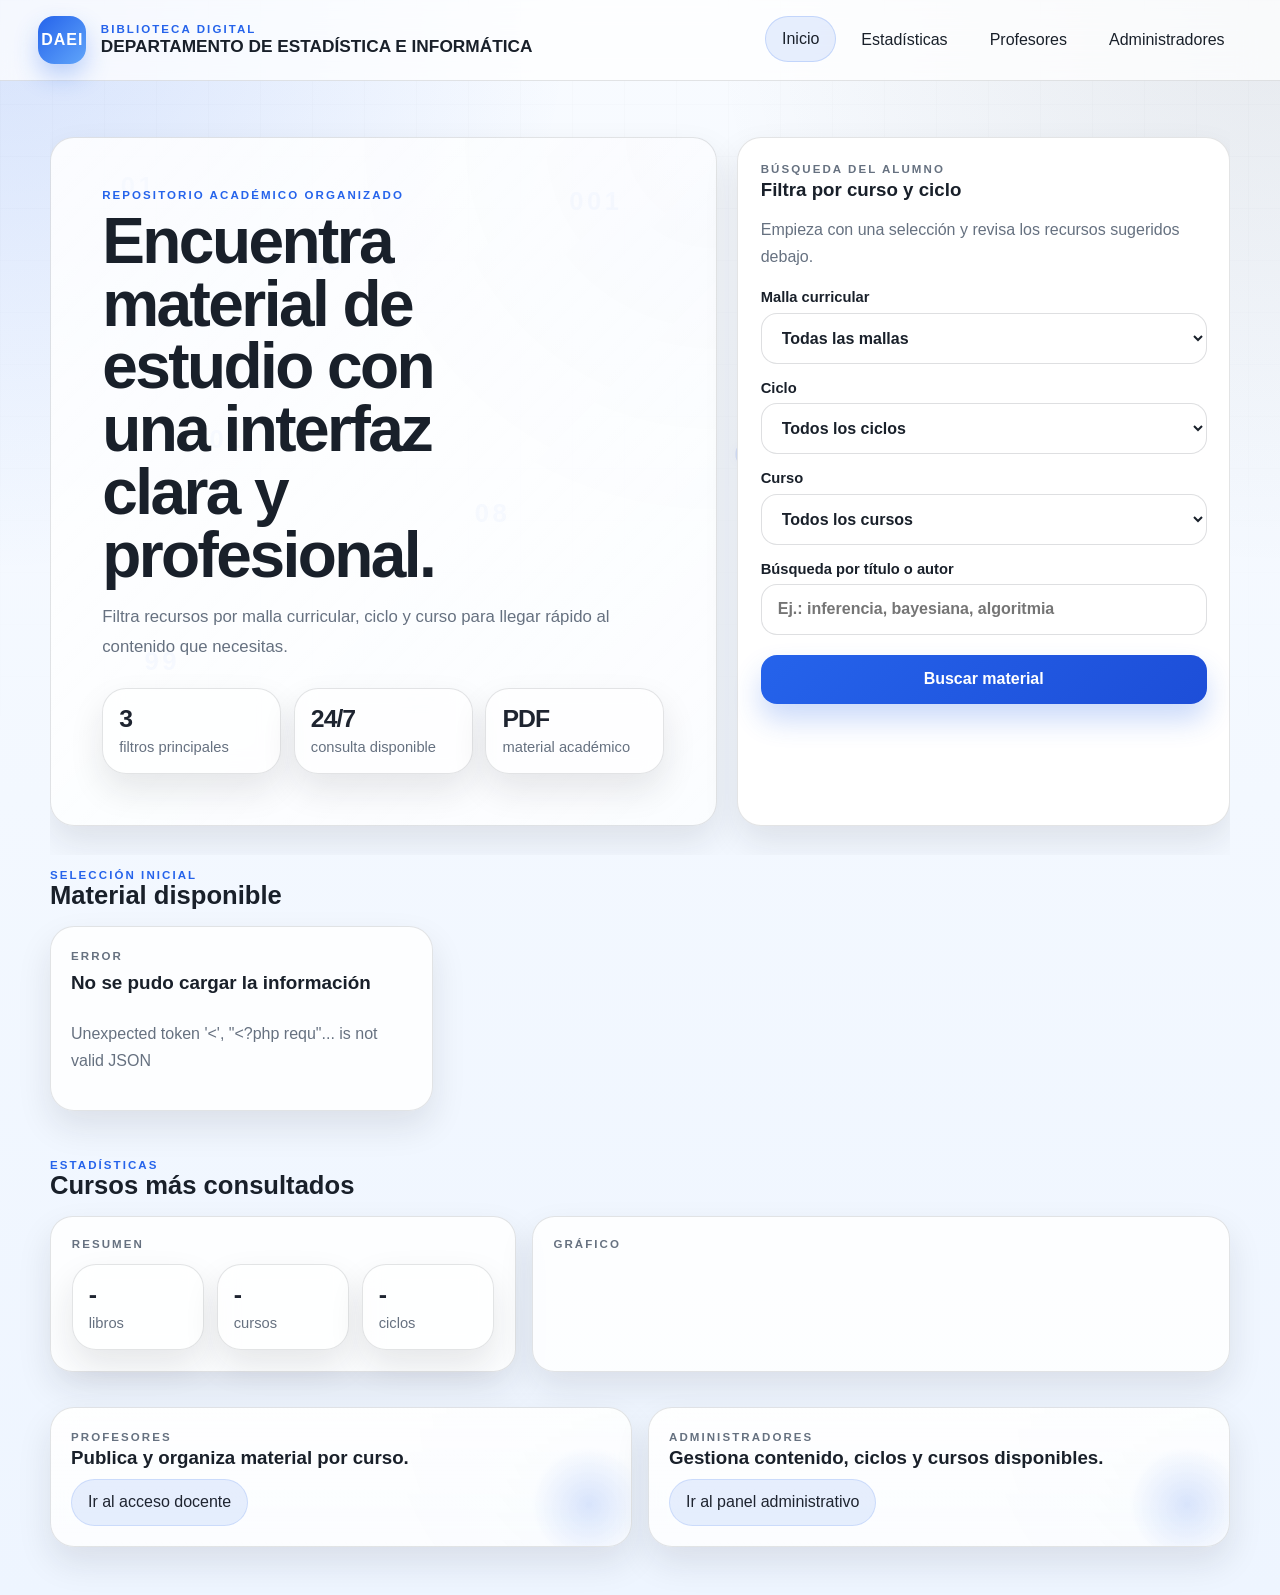
==== commit f62c79c9: "Add course tracking and animated homepage background" ====
--- a/index.html
+++ b/index.html
@@ -20,6 +20,7 @@
 
         <nav class="nav" aria-label="Navegación principal">
             <a href="#inicio" class="nav__link nav__link--active">Inicio</a>
+            <a href="#estadisticas" class="nav__link">Estadísticas</a>
             <a href="#profesores" class="nav__link">Profesores</a>
             <a href="#administradores" class="nav__link">Administradores</a>
         </nav>
@@ -27,6 +28,20 @@
 
     <main>
         <section class="hero" id="inicio">
+            <div class="hero__numbers" aria-hidden="true">
+                <span>01</span>
+                <span>10</span>
+                <span>001</span>
+                <span>24</span>
+                <span>101</span>
+                <span>08</span>
+                <span>64</span>
+                <span>12</span>
+                <span>99</span>
+                <span>07</span>
+                <span>42</span>
+                <span>18</span>
+            </div>
             <div class="hero__content">
                 <p class="hero__label">Repositorio académico organizado</p>
                 <h2>Encuentra material de estudio con una interfaz clara y profesional.</h2>
@@ -102,18 +117,48 @@
             </div>
         </section>
 
+        <section class="statistics" id="estadisticas" aria-labelledby="statistics-title">
+            <div class="section-heading">
+                <p class="section-kicker">Estadísticas</p>
+                <h3 id="statistics-title">Cursos más consultados</h3>
+            </div>
+
+            <div class="statistics-grid">
+                <article class="panel-card statistics-card">
+                    <p class="statistics-card__label">Resumen</p>
+                    <div class="hero__stats hero__stats--compact" id="stats-summary">
+                        <article class="stat-card">
+                            <span class="stat-card__value" id="stats-books">-</span>
+                            <span class="stat-card__label">libros</span>
+                        </article>
+                        <article class="stat-card">
+                            <span class="stat-card__value" id="stats-courses">-</span>
+                            <span class="stat-card__label">cursos</span>
+                        </article>
+                        <article class="stat-card">
+                            <span class="stat-card__value" id="stats-cycles">-</span>
+                            <span class="stat-card__label">ciclos</span>
+                        </article>
+                    </div>
+                </article>
+
+                <article class="panel-card statistics-card">
+                    <p class="statistics-card__label">Gráfico</p>
+                    <div id="top-courses-chart" class="top-chart"></div>
+                </article>
+            </div>
+        </section>
+
         <section class="roles" aria-label="Accesos por perfil">
             <article class="role-card" id="profesores">
                 <p class="role-card__tag">Profesores</p>
                 <h3>Publica y organiza material por curso.</h3>
-                <p>Más adelante conectaremos esta zona con la carga de archivos y el panel docente.</p>
                 <a href="admin.html" class="role-card__link">Ir al acceso docente</a>
             </article>
 
             <article class="role-card" id="administradores">
                 <p class="role-card__tag">Administradores</p>
                 <h3>Gestiona contenido, ciclos y cursos disponibles.</h3>
-                <p>Esta sección quedará lista para validación, administración y control del sistema.</p>
                 <a href="admin.html" class="role-card__link">Ir al panel administrativo</a>
             </article>
         </section>
--- a/style.css
+++ b/style.css
@@ -1,12 +1,12 @@
 :root {
-  --bg: #f3efe8;
+  --bg: #eef5ff;
   --surface: rgba(255, 255, 255, 0.82);
   --surface-strong: #ffffff;
   --surface-dark: #1e2430;
   --text: #19202a;
   --muted: #667180;
-  --accent: #8d4f31;
-  --accent-soft: #f5dfd1;
+  --accent: #2563eb;
+  --accent-soft: #dbeafe;
   --line: rgba(25, 32, 42, 0.12);
   --shadow-lg: 0 28px 70px rgba(25, 32, 42, 0.14);
   --shadow-md: 0 16px 34px rgba(25, 32, 42, 0.10);
@@ -25,9 +25,9 @@
   min-height: 100vh;
   color: var(--text);
   background:
-    radial-gradient(circle at top left, rgba(141, 79, 49, 0.18), transparent 28%),
+    radial-gradient(circle at top left, rgba(37, 99, 235, 0.16), transparent 28%),
     radial-gradient(circle at top right, rgba(25, 32, 42, 0.08), transparent 28%),
-    linear-gradient(180deg, #fbf8f4 0%, var(--bg) 100%);
+    linear-gradient(180deg, #f8fbff 0%, var(--bg) 100%);
   font-family: "Segoe UI", "Aptos", sans-serif;
 }
 
@@ -69,10 +69,10 @@
   place-items: center;
   border-radius: 1rem;
   color: #fff;
-  background: linear-gradient(135deg, var(--accent), #b97752);
+  background: linear-gradient(135deg, var(--accent), #60a5fa);
   font-weight: 800;
   letter-spacing: 0.06em;
-  box-shadow: 0 12px 24px rgba(141, 79, 49, 0.28);
+  box-shadow: 0 12px 24px rgba(37, 99, 235, 0.28);
 }
 
 .brand__eyebrow,
@@ -110,8 +110,8 @@
 
 .nav__link:hover,
 .nav__link--active {
-  background: rgba(141, 79, 49, 0.1);
-  border-color: rgba(141, 79, 49, 0.18);
+  background: rgba(37, 99, 235, 0.1);
+  border-color: rgba(37, 99, 235, 0.18);
   transform: translateY(-1px);
 }
 
@@ -122,11 +122,148 @@
 }
 
 .hero {
+  position: relative;
   display: grid;
   grid-template-columns: minmax(0, 1.15fr) minmax(320px, 0.85fr);
   gap: 1.3rem;
   align-items: stretch;
   padding: 1.5rem 0 1.8rem;
+  overflow: hidden;
+}
+
+.hero__numbers {
+  position: absolute;
+  inset: 0;
+  overflow: hidden;
+  pointer-events: none;
+  z-index: 0;
+}
+
+.hero__numbers span {
+  position: absolute;
+  display: block;
+  color: rgba(37, 99, 235, 0.12);
+  font-size: clamp(1.4rem, 2vw, 2.4rem);
+  font-weight: 800;
+  letter-spacing: 0.14em;
+  text-shadow: 0 0 16px rgba(37, 99, 235, 0.08);
+  animation: floatNumber linear infinite;
+  user-select: none;
+}
+
+.hero__numbers span:nth-child(1) {
+  top: 8%;
+  left: 6%;
+  animation-duration: 18s;
+  animation-delay: -2s;
+}
+
+.hero__numbers span:nth-child(2) {
+  top: 18%;
+  left: 22%;
+  animation-duration: 15s;
+  animation-delay: -6s;
+}
+
+.hero__numbers span:nth-child(3) {
+  top: 10%;
+  left: 44%;
+  animation-duration: 20s;
+  animation-delay: -9s;
+}
+
+.hero__numbers span:nth-child(4) {
+  top: 24%;
+  left: 70%;
+  animation-duration: 17s;
+  animation-delay: -3s;
+}
+
+.hero__numbers span:nth-child(5) {
+  top: 42%;
+  left: 12%;
+  animation-duration: 22s;
+  animation-delay: -8s;
+}
+
+.hero__numbers span:nth-child(6) {
+  top: 52%;
+  left: 36%;
+  animation-duration: 16s;
+  animation-delay: -4s;
+}
+
+.hero__numbers span:nth-child(7) {
+  top: 44%;
+  left: 58%;
+  animation-duration: 19s;
+  animation-delay: -11s;
+}
+
+.hero__numbers span:nth-child(8) {
+  top: 58%;
+  left: 82%;
+  animation-duration: 21s;
+  animation-delay: -7s;
+}
+
+.hero__numbers span:nth-child(9) {
+  top: 72%;
+  left: 8%;
+  animation-duration: 23s;
+  animation-delay: -10s;
+}
+
+.hero__numbers span:nth-child(10) {
+  top: 78%;
+  left: 30%;
+  animation-duration: 18s;
+  animation-delay: -1s;
+}
+
+.hero__numbers span:nth-child(11) {
+  top: 74%;
+  left: 64%;
+  animation-duration: 20s;
+  animation-delay: -5s;
+}
+
+.hero__numbers span:nth-child(12) {
+  top: 86%;
+  left: 88%;
+  animation-duration: 17s;
+  animation-delay: -12s;
+}
+
+@keyframes floatNumber {
+  0% {
+    transform: translateY(0) translateX(0) rotate(0deg);
+    opacity: 0.06;
+  }
+
+  25% {
+    opacity: 0.14;
+  }
+
+  50% {
+    transform: translateY(-18px) translateX(10px) rotate(4deg);
+    opacity: 0.1;
+  }
+
+  75% {
+    opacity: 0.16;
+  }
+
+  100% {
+    transform: translateY(0) translateX(0) rotate(0deg);
+    opacity: 0.06;
+  }
+}
+
+.hero__content,
+.filter-panel {
+  position: relative;
+  z-index: 1;
 }
 
 .hero__content,
@@ -143,7 +280,7 @@
   padding: clamp(1.6rem, 4vw, 3.2rem);
   background:
     linear-gradient(135deg, rgba(255, 255, 255, 0.86), rgba(255, 255, 255, 0.68)),
-    radial-gradient(circle at top right, rgba(141, 79, 49, 0.08), transparent 42%);
+    radial-gradient(circle at top right, rgba(37, 99, 235, 0.08), transparent 42%);
   display: flex;
   flex-direction: column;
   justify-content: center;
@@ -245,8 +382,8 @@
 
 .field select:focus,
 .field input:focus {
-  border-color: rgba(141, 79, 49, 0.56);
-  box-shadow: 0 0 0 4px rgba(141, 79, 49, 0.1);
+  border-color: rgba(37, 99, 235, 0.56);
+  box-shadow: 0 0 0 4px rgba(37, 99, 235, 0.1);
 }
 
 .filter-panel__button {
@@ -255,17 +392,17 @@
   border-radius: 1rem;
   padding: 0.98rem 1.1rem;
   color: #fff;
-  background: linear-gradient(135deg, var(--accent), #b96b44);
+  background: linear-gradient(135deg, var(--accent), #1d4ed8);
   font: inherit;
   font-weight: 800;
   cursor: pointer;
   transition: transform 0.2s ease, box-shadow 0.2s ease;
-  box-shadow: 0 16px 28px rgba(141, 79, 49, 0.24);
+  box-shadow: 0 16px 28px rgba(37, 99, 235, 0.24);
 }
 
 .filter-panel__button:hover {
   transform: translateY(-1px);
-  box-shadow: 0 20px 34px rgba(141, 79, 49, 0.3);
+  box-shadow: 0 20px 34px rgba(37, 99, 235, 0.3);
 }
 
 .results {
@@ -314,12 +451,83 @@
   gap: 1rem;
 }
 
+.statistics {
+  padding: 0.5rem 0 2.2rem;
+}
+
+.statistics-grid {
+  display: grid;
+  grid-template-columns: minmax(0, 0.8fr) minmax(0, 1.2fr);
+  gap: 1rem;
+}
+
+.statistics-card {
+  display: grid;
+  gap: 0.9rem;
+}
+
+.statistics-card__label {
+  margin: 0;
+  color: var(--accent);
+  text-transform: uppercase;
+  letter-spacing: 0.18em;
+  font-size: 0.72rem;
+  font-weight: 800;
+}
+
+.hero__stats--compact {
+  margin-top: 0;
+}
+
+.top-chart {
+  display: grid;
+  gap: 0.9rem;
+}
+
+.top-chart__item {
+  display: grid;
+  gap: 0.45rem;
+}
+
+.top-chart__meta {
+  display: flex;
+  flex-direction: column;
+  gap: 0.2rem;
+}
+
+.top-chart__meta strong {
+  color: var(--surface-dark);
+}
+
+.top-chart__meta span {
+  color: var(--muted);
+  font-size: 0.92rem;
+}
+
+.top-chart__bar {
+  height: 14px;
+  border-radius: 999px;
+  background: rgba(25, 32, 42, 0.08);
+  overflow: hidden;
+}
+
+.top-chart__bar span {
+  display: block;
+  height: 100%;
+  border-radius: inherit;
+  background: linear-gradient(90deg, var(--accent), #60a5fa);
+}
+
+.book-link {
+  cursor: pointer;
+}
+
 .role-card {
   position: relative;
   overflow: hidden;
   background:
     linear-gradient(180deg, rgba(255, 255, 255, 0.92), rgba(255, 255, 255, 0.78)),
-    radial-gradient(circle at top right, rgba(141, 79, 49, 0.08), transparent 46%);
+    radial-gradient(circle at top right, rgba(37, 99, 235, 0.08), transparent 46%);
 }
 
 .role-card::after {
@@ -329,7 +537,7 @@
   width: 120px;
   height: 120px;
   border-radius: 50%;
-  background: radial-gradient(circle, rgba(141, 79, 49, 0.16), transparent 68%);
+  background: radial-gradient(circle, rgba(37, 99, 235, 0.16), transparent 68%);
 }
 
 .role-card__link {
@@ -343,12 +551,12 @@
   border-radius: 999px;
   color: var(--surface-dark);
   text-decoration: none;
-  background: rgba(141, 79, 49, 0.1);
-  border: 1px solid rgba(141, 79, 49, 0.14);
+  background: rgba(37, 99, 235, 0.1);
+  border: 1px solid rgba(37, 99, 235, 0.14);
 }
 
 .role-card__link:hover {
-  background: rgba(141, 79, 49, 0.14);
+  background: rgba(37, 99, 235, 0.14);
 }
 
 @media (max-width: 960px) {
@@ -384,9 +592,9 @@
 
 .login-page {
   background:
-    radial-gradient(circle at top left, rgba(141, 79, 49, 0.18), transparent 30%),
+    radial-gradient(circle at top left, rgba(37, 99, 235, 0.18), transparent 30%),
     radial-gradient(circle at bottom right, rgba(25, 32, 42, 0.08), transparent 28%),
-    linear-gradient(180deg, #fbf8f4 0%, var(--bg) 100%);
+    linear-gradient(180deg, #f8fbff 0%, var(--bg) 100%);
 }
 
 .login-layout {
@@ -412,7 +620,7 @@
   padding: clamp(1.4rem, 3.5vw, 3rem);
   background:
     linear-gradient(135deg, rgba(255, 255, 255, 0.88), rgba(255, 255, 255, 0.72)),
-    radial-gradient(circle at top right, rgba(141, 79, 49, 0.1), transparent 44%);
+    radial-gradient(circle at top right, rgba(37, 99, 235, 0.1), transparent 44%);
   display: flex;
   flex-direction: column;
   justify-content: center;
@@ -425,14 +633,14 @@
   margin-bottom: 1rem;
   padding: 0.75rem 1rem;
   border-radius: 999px;
-  border: 1px solid rgba(141, 79, 49, 0.16);
+  border: 1px solid rgba(37, 99, 235, 0.16);
   color: var(--surface-dark);
   text-decoration: none;
-  background: rgba(141, 79, 49, 0.08);
+  background: rgba(37, 99, 235, 0.08);
 }
 
 .login-back:hover {
-  background: rgba(141, 79, 49, 0.12);
+  background: rgba(37, 99, 235, 0.12);
 }
 
 .login-kicker,
@@ -492,7 +700,7 @@
   padding: 0.8rem 1rem;
   border-radius: 1rem;
   border: 1px solid transparent;
-  background: rgba(141, 79, 49, 0.08);
+  background: rgba(37, 99, 235, 0.08);
   color: var(--surface-dark);
   font-size: 0.95rem;
   line-height: 1.4;
@@ -511,8 +719,8 @@
 }
 
 .login-message[data-type='info'] {
-  background: rgba(141, 79, 49, 0.08);
-  border-color: rgba(141, 79, 49, 0.14);
+  background: rgba(37, 99, 235, 0.08);
+  border-color: rgba(37, 99, 235, 0.14);
   color: var(--surface-dark);
 }
 
@@ -540,8 +748,8 @@
 }
 
 .login-switch__button.is-active {
-  background: rgba(141, 79, 49, 0.12);
-  border-color: rgba(141, 79, 49, 0.2);
+  background: rgba(37, 99, 235, 0.12);
+  border-color: rgba(37, 99, 235, 0.2);
   color: var(--surface-dark);
 }
 
@@ -552,7 +760,7 @@
   border-radius: 1.5rem;
   background:
     linear-gradient(180deg, rgba(255, 255, 255, 0.92), rgba(255, 255, 255, 0.8)),
-    radial-gradient(circle at top right, rgba(141, 79, 49, 0.08), transparent 42%);
+    radial-gradient(circle at top right, rgba(37, 99, 235, 0.08), transparent 42%);
   box-shadow: var(--shadow-md);
 }
 
@@ -589,8 +797,8 @@
 }
 
 .login-field input:focus {
-  border-color: rgba(141, 79, 49, 0.56);
-  box-shadow: 0 0 0 4px rgba(141, 79, 49, 0.1);
+  border-color: rgba(37, 99, 235, 0.56);
+  box-shadow: 0 0 0 4px rgba(37, 99, 235, 0.1);
 }
 
 .login-button {
@@ -598,24 +806,24 @@
   border-radius: 1rem;
   padding: 0.98rem 1rem;
   color: #fff;
-  background: linear-gradient(135deg, var(--accent), #b96b44);
+  background: linear-gradient(135deg, var(--accent), #1d4ed8);
   font: inherit;
   font-weight: 800;
   cursor: pointer;
-  box-shadow: 0 16px 28px rgba(141, 79, 49, 0.24);
+  box-shadow: 0 16px 28px rgba(37, 99, 235, 0.24);
   transition: transform 0.2s ease, box-shadow 0.2s ease;
 }
 
 .login-button:hover {
   transform: translateY(-1px);
-  box-shadow: 0 20px 34px rgba(141, 79, 49, 0.3);
+  box-shadow: 0 20px 34px rgba(37, 99, 235, 0.3);
 }
 
 .panel-page {
   background:
-    radial-gradient(circle at top left, rgba(141, 79, 49, 0.18), transparent 28%),
+    radial-gradient(circle at top left, rgba(37, 99, 235, 0.18), transparent 28%),
     radial-gradient(circle at top right, rgba(25, 32, 42, 0.08), transparent 28%),
-    linear-gradient(180deg, #fbf8f4 0%, var(--bg) 100%);
+    linear-gradient(180deg, #f8fbff 0%, var(--bg) 100%);
 }
 
 .panel-topbar {
@@ -693,8 +901,8 @@
 }
 
 .panel-form textarea:focus {
-  border-color: rgba(141, 79, 49, 0.56);
-  box-shadow: 0 0 0 4px rgba(141, 79, 49, 0.1);
+  border-color: rgba(37, 99, 235, 0.56);
+  box-shadow: 0 0 0 4px rgba(37, 99, 235, 0.1);
 }
 
 .panel-list {
@@ -783,6 +991,10 @@
   .panel-admin {
     grid-template-columns: 1fr;
   }
+
+  .statistics-grid {
+    grid-template-columns: 1fr;
+  }
 }
 
 @media (max-width: 560px) {
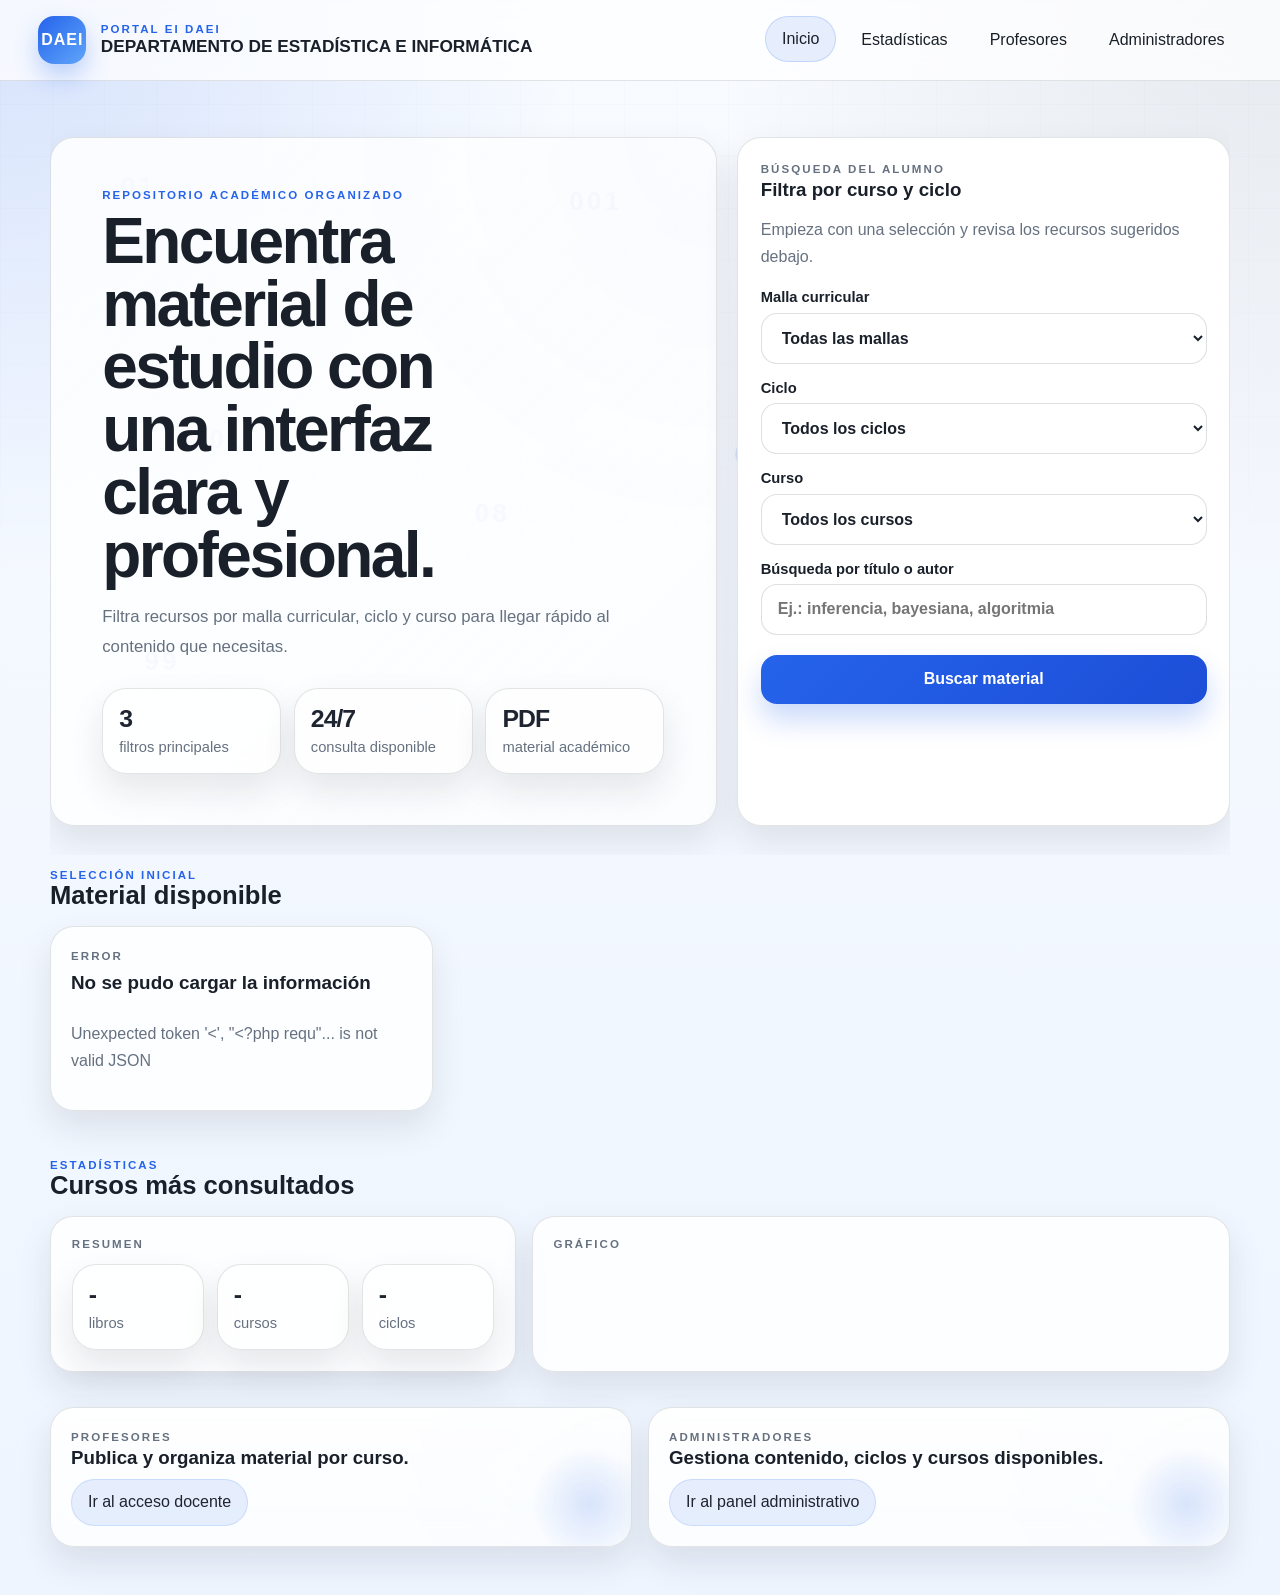
==== commit 21f50881: "Renombrar sitio a PORTAL EI DAEI" ====
--- a/index.html
+++ b/index.html
@@ -3,7 +3,7 @@
 <head>
     <meta charset="UTF-8">
     <meta name="viewport" content="width=device-width, initial-scale=1.0">
-    <title>Biblioteca Digital | Facultad</title>
+    <title>PORTAL EI DAEI</title>
     <meta name="description" content="Sitio académico para filtrar recursos por malla curricular, ciclo y curso.">
     <link rel="stylesheet" href="style.css">
     <script defer src="script.js"></script>
@@ -13,7 +13,7 @@
         <div class="brand">
             <span class="brand__mark">DAEI</span>
             <div>
-                <p class="brand__eyebrow">Biblioteca digital</p>
+                <p class="brand__eyebrow">PORTAL EI DAEI</p>
                 <h1 class="brand__title">DEPARTAMENTO DE ESTADÍSTICA E INFORMÁTICA</h1>
             </div>
         </div>
